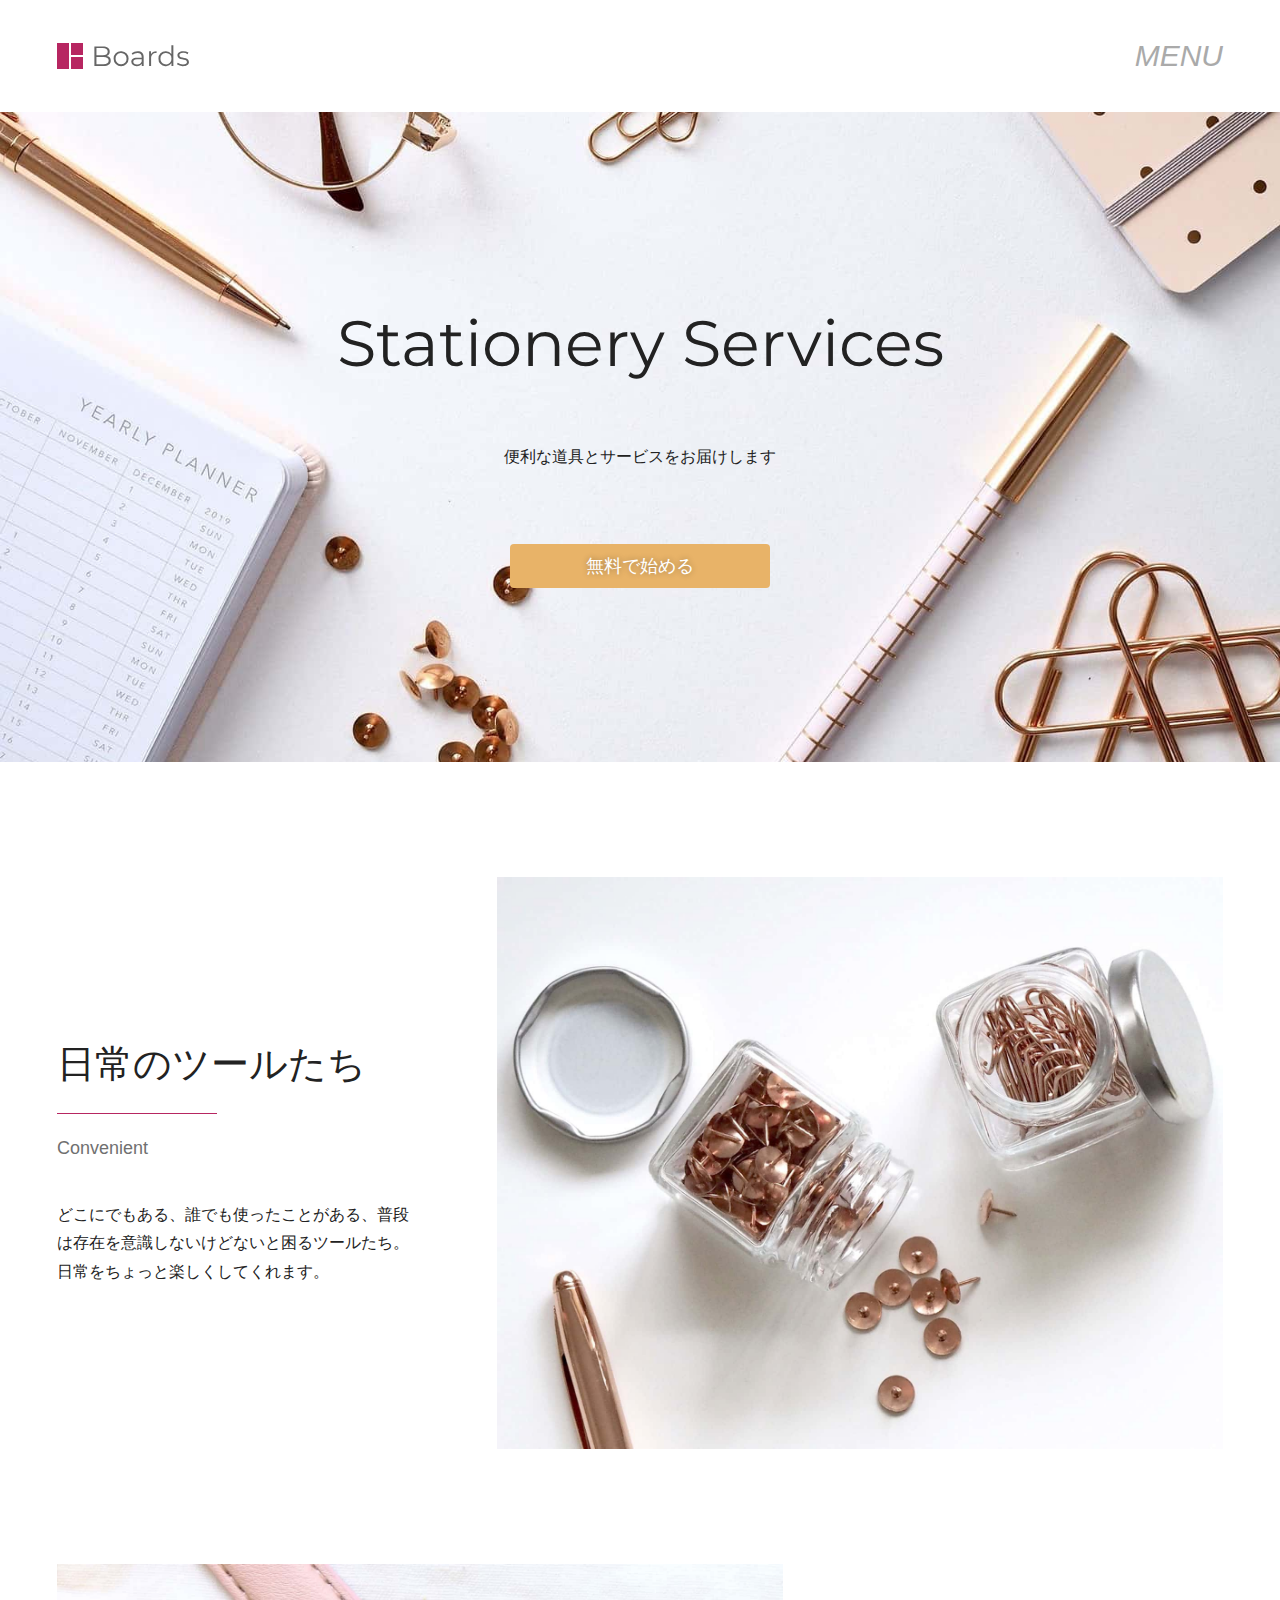
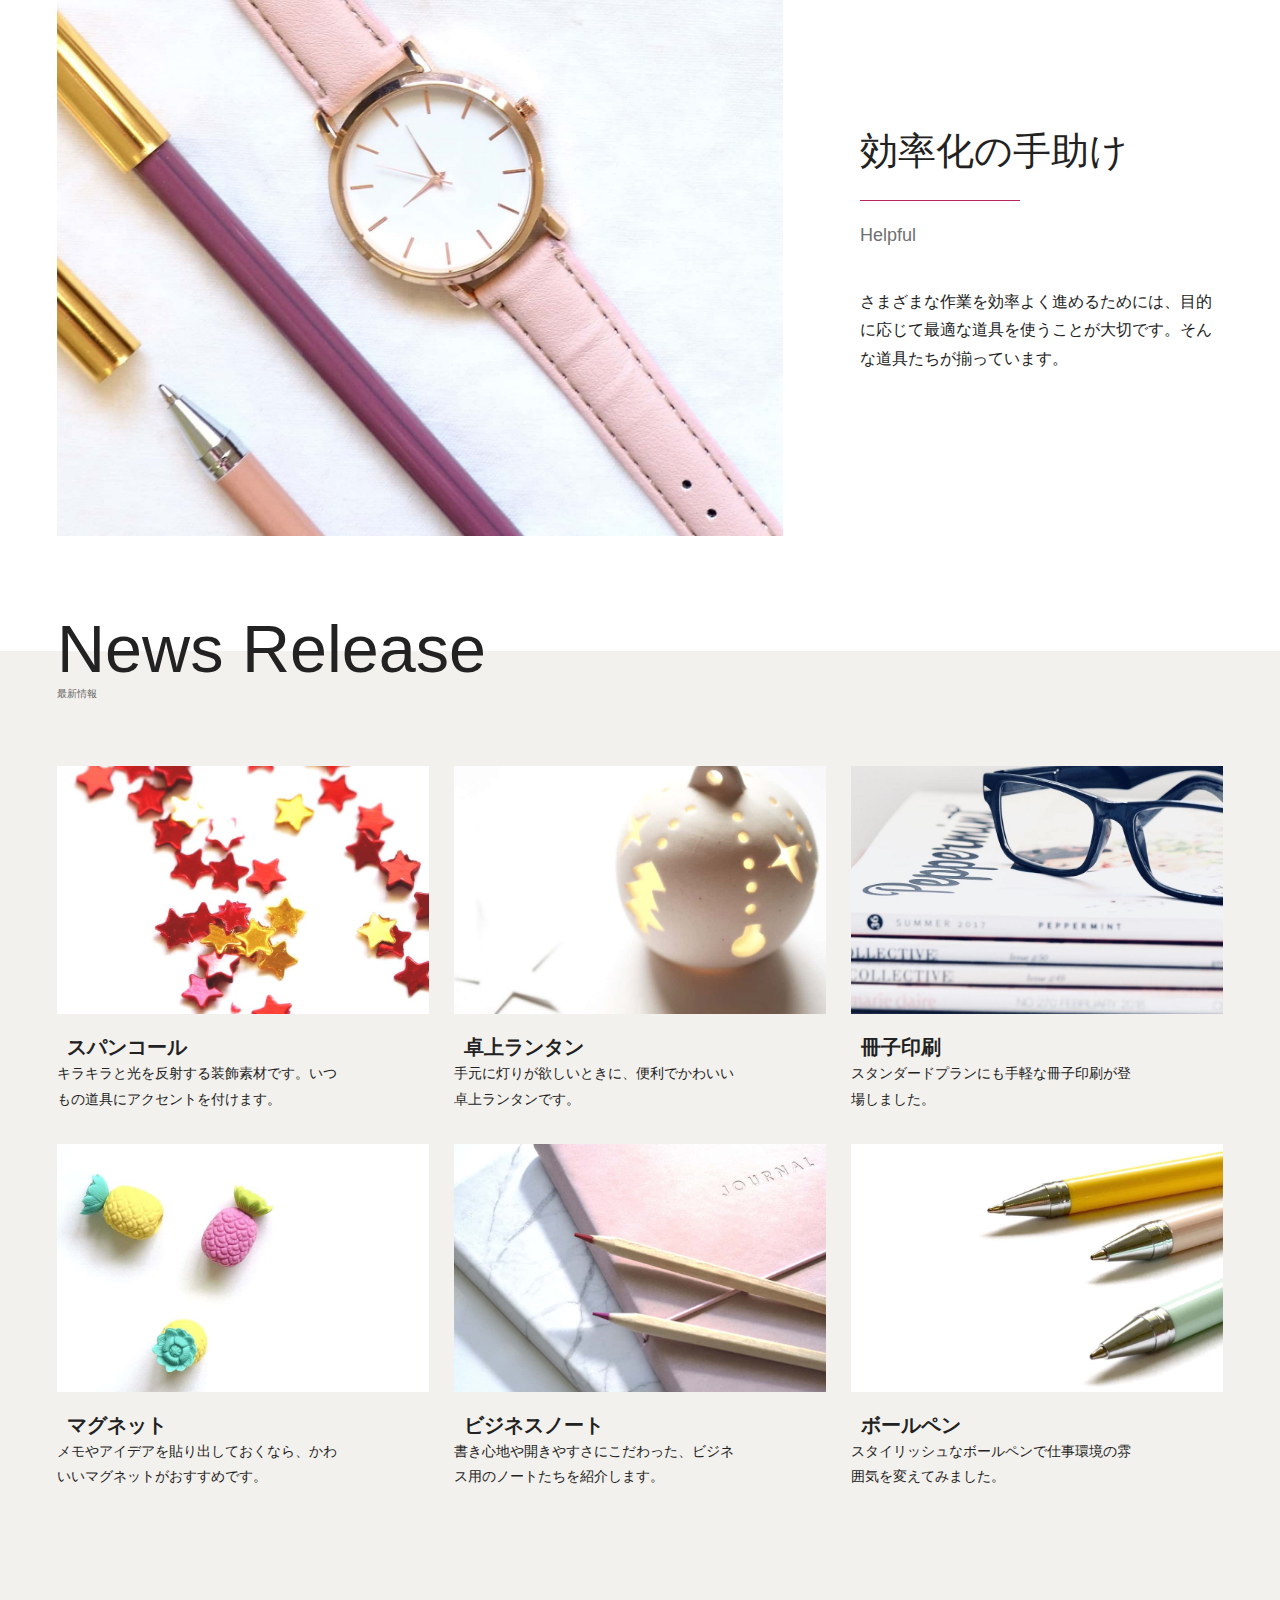
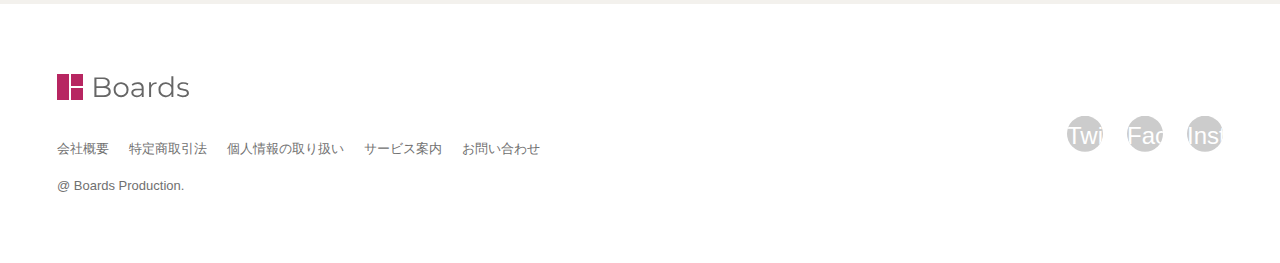
==== index.html @ 5073753a ":construction: Chapter5 complated" ====
<!DOCTYPE html>
<html lang="ja">

<head>
  <meta charset="UTF-8" />
  <meta name="viewport" content="width=device-width, initial-scale=1.0" />
  <title>Boards</title>
  <link rel="preconnect" href="https://fonts.gstatic.com" />
  <link href="https://fonts.googleapis.com/css2?family=Montserrat:wght@300;400&display=sw
ap" rel="stylesheet" />

  <link href="https://use.fontawesome.com/releases/v5.15.3/css/all.css" integrity="sha384-SZXxX4whJ79/gErwcOYf+zWLeJdY/qpuqC4cAa9rOGUstPomtqpuNWT9wdPEn2fk" crossorigin="anonymous" rel="stylesheet" />
  <link rel="stylesheet" href="style.css" />
</head>

<body>
  <header class="header">
    <div class="header-container w-container">
      <div class="site">
        <a href="index.html">
          <img src="img/logo.svg" alt="Boards" width="135" height="26" />
        </a>
      </div>

      <button class="navbtn">
        <i class="fas fa-bars">
          <span class="sr-only">MENU</span>
        </i>
      </button>
    </div>
  </header>

  <section class="hero">
    <div class="hero-container w-container">
      <h1>Stationery Services</h1>
      <p>便利な道具とサービスをお届けします</p>
      <a href="#" class="btn">無料で始める</a>
    </div>
  </section>

  <section class="imgtext">
    <div class="imgtext-container w-container">
      <div class="text">
        <h2 class="heading-decoration">日常のツールたち</h2>
        <p>Convenient</p>
        <p>
          どこにでもある、誰でも使ったことがある、普段は存在を意識しないけどないと困るツールたち。日常をちょっと楽しくしてくれます。
        </p>
      </div>
      <figure class="img">
        <img src="img/tool.jpg" alt="" width="1600" height="1260" />
      </figure>
    </div>
  </section>

  <section class="imgtext">
    <div class="imgtext-container reverse w-container">
      <div class="text">
        <h2 class="heading-decoration">効率化の手助け</h2>
        <p>Helpful</p>
        <p>
          さまざまな作業を効率よく進めるためには、目的に応じて最適な道具を使うことが大切です。そんな道具たちが揃っています。
        </p>
      </div>
      <figure class="img">
        <img src="img/helpful.jpg" alt="" width="1600" height="1260" />
      </figure>
    </div>
  </section>

  <section class="posts">
    <div class="w-container">
      <h2 class="heading">News Release <span>最新情報</span></h2>

      <div class="posts-container">
        <article class="post">
          <a href="#">
            <figure>
              <img src="img/news01.jpg" alt="" width="1000" height="750" />
            </figure>
            <h3>スパンコール</h3>
            <p>キラキラと光を反射する装飾素材です。いつもの道具にアクセントを付けます。</p>
          </a>
        </article>

        <article class="post">
          <a href="#">
            <figure>
              <img src="img/news02.jpg" alt="" width="1000" height="750" />
            </figure>
            <h3>卓上ランタン</h3>
            <p>手元に灯りが欲しいときに、便利でかわいい卓上ランタンです。</p>
          </a>
        </article>

        <article class="post">
          <a href="#">
            <figure>
              <img src="img/news03.jpg" alt="" width="1000" height="750" />
            </figure>
            <h3>冊子印刷</h3>
            <p>スタンダードプランにも手軽な冊子印刷が登場しました。</p>
          </a>
        </article>

        <article class="post">
          <a href="#">
            <figure>
              <img src="img/news04.jpg" alt="" width="1000" height="750" />
            </figure>
            <h3>マグネット</h3>
            <p>メモやアイデアを貼り出しておくなら、かわいいマグネットがおすすめです。</p>
          </a>
        </article>

        <article class="post">
          <a href="#">
            <figure>
              <img src="img/news05.jpg" alt="" width="1000" height="750" />
            </figure>
            <h3>ビジネスノート</h3>
            <p>書き心地や開きやすさにこだわった、ビジネス用のノートたちを紹介します。</p>
          </a>
        </article>

        <article class="post">
          <a href="#">
            <figure>
              <img src="img/news06.jpg" alt="" width="1000" height="750" />
            </figure>
            <h3>ボールペン</h3>
            <p>スタイリッシュなボールペンで仕事環境の雰囲気を変えてみました。</p>
          </a>
        </article>
      </div>
    </div>
  </section>

  <footer class="footer">
    <div class="footer-container w-container">
      <div class="footer-site">
        <a href="index.html">
          <img src="img/logo.svg" alt="Boards" width="135" height="26">
        </a>
      </div>

      <ul class="footer-sns">
        <li>
          <a href="#">
            <i class="fab fa-twitter"></i>
            <span class="sr-only">Twitter</span>
          </a>
        </li>
        <li>
          <a href="#">
            <i class="fab fa-facebook-f"></i>
            <span class="sr-only">Facebook</span>
          </a>
        </li>
        <li>
          <a href="#">
            <i class="fab fa-instagram"></i>
            <span class="sr-only">Instagram</span>
          </a>
        </li>
      </ul>

      <ul class="footer-menu">
        <li><a href="#">会社概要</a></li>
        <li><a href="#">特定商取引法</a></li>
        <li><a href="#">個人情報の取り扱い</a></li>
        <li><a href="content.html">サービス案内</a></li>
        <li><a href="#">お問い合わせ</a></li>
      </ul>

      <div class="footer-copy">
        @ Boards Production.
      </div>
    </div>
  </footer>

</body>

</html>
---- style.css ----
@charset "UTF-8";

/* 基本 */
:root {
  --v-space: clamp(90px, 9vw, 120px);
}
body {
  margin: 0;
  background-color: #eeeeee;
  color: #222222;
  font-family: sans-serif;
}

h1,
h2,
h3,
h4,
h5,
h6,
p,
figure,
ul {
  margin: 0;
  padding: 0;
  list-style: none;
}

p {
  line-height: 1.8;
}

a {
  color: inherit;
  text-decoration: none;
}

a:hover {
  filter: brightness(90%) contrast(120%);
}

img {
  display: block;
  max-width: 100%;
  height: auto;
}

/* 横幅と左右の余白 */
.w-container {
  width: min(92%, 1166%);
  margin: auto;
}

img {
  display: block;
}

/* ヘッダー */
.header {
  height: 112px;
  background-color: #ffffff;
}

.header-container {
  display: flex;
  justify-content: space-between;
  align-items: center;
  height: 100%;
}

/* ナビゲーションボタン */
.navbtn {
  padding: 0;
  outline: none;
  border: none;
  background: transparent;
  cursor: pointer;
  color: #aaaaaa;
  font-size: 30px;
}

/* ヒーロー */
.hero {
  height: 650px;
  background-image: url(img/hero.jpg);
  background-position: center;
  background-size: cover;
}

.hero-container {
  display: grid;
  justify-items: center;
  align-content: center;
  height: 100%;
}

.hero h1 {
  margin-bottom: 42px;
  font-family: 'Montserrat', sans-serif;
  font-size: clamp(48px, 5vw, 68px);
  min-height: 0vw;
  font-weight: 400;
  line-height: 1.8;
  text-align: center;
}

.hero p {
  margin-bottom: 72px;
}

/* ボタン */
.btn {
  display: block;
  width: 260px;
  padding: 10px;
  box-sizing: border-box;
  border-radius: 4px;
  background-color: #e8b368;
  color: #ffffff;
  font-size: 18px;
  text-align: center;
  text-shadow: 0 0 6px #00000052;
}

/* 画像とテキスト */
.imgtext {
  padding: var(--v-space) 0;
  background-color: #ffffff;
}

.imgtext + .imgtext {
  padding-top: 0;
}

.imgtext-container {
  display: flex;
  flex-direction: column;
  gap: clamp(45px, 6vw, 80px);
}

@media (min-width: 768px) {
  .imgtext-container {
    flex-direction: row;
    align-items: center;
  }

  .imgtext-container.reverse {
    flex-direction: row-reverse;
  }

  .imgtext-container > .text {
    flex: 1;
    min-width: 17em;
  }

  .imgtext-container > .img {
    flex: 2;
  }
}

/* タイトルとサブタイトル（赤色の短い線で装飾） */
.heading-decoration {
  font-size: clamp(30px, 3vw, 40px);
  min-height: 0vw;
  font-weight: 400;
}

.heading-decoration::after {
  display: block;
  content: '';
  width: 160px;
  height: 0;
  border-top: 1px solid #b72661;
  margin-top: 0.6em;
}

.heading-decoration + p {
  margin-top: 1em;
  margin-bottom: 2em;
  color: #707070;
  font-family: 'Montserrat' sans-serif;
  font-size: 18px;
}

/* 横幅と左右の余白 */
.w-container {
  width: min(92%, 1166px);
  margin: auto;
  position: relative;
}

/* 記事一覧 */
.posts {
  padding: var(--v-space) 0;
  background-color: #f3f1ed;
}

.posts-container {
  display: grid;
  grid-template-columns: repeat(2, 1fr);
  gap: 32px 25px;
}

@media (min-width: 768px) {
  .posts-container {
    grid-template-columns: repeat(3, 1fr);
  }
}

/* 記事一覧の記事 */
.post a {
  display: block;
}

.post h3 {
  margin: 1em 0 0 0.5em;
  font-size: clamp(12px, 2vw, 20px);
  min-height: 0vw;
}

.post p {
  max-width: 20em;
  font-size: clamp(10px, 1.6vw, 14px);
  min-height: 0vw;
}

.post img {
  aspect-ratio: 3 / 2;
  object-fit: cover;
  width: 100%;
}

@supports not (aspect-ratio: 3 / 2) {
  .post img {
    height: 180px;
  }
}

/* パーツの見出し */
.heading {
  position: absolute;
  top: calc((var(--v-space) + 0.6em) * -1);
  font-family: 'Montserrat' sans-serif;
  font-size: clamp(40px, 5.2vw, 70px);
  min-height: 0vw;
  font-weight: 300;
}

.heading span {
  display: block;
  color: #666666;
  font-size: 10px;
}

/* フッター */
.footer {
  padding: 70px 0;
  background-color: #ffffff;
  color: #707070;
  font-size: 13px;
}

.footer-container {
  display: grid;
  gap: 50px;
  justify-items: center;
}

@media (min-width: 768px) {
  .footer-container {
    grid-template-columns: auto auto;
    grid-template-rows: auto auto auto;
    gap: 20px;
  }

  .footer-container > .footer-site {
    margin-bottom: 20px;
  }

  .footer-container > *:not(.footer-sns) {
    justify-self: start;
  }

  .footer-container > .footer-sns {
    grid-column: 2;
    grid-row: 1 / 4;
    justify-self: end;
    align-self: center;
  }
}

/* フッター：SNSメニュー */
.footer-sns {
  display: flex;
  gap: 24px;
  font-size: 24px;
}

.footer-sns a {
  display: grid;
  place-items: center;
  width: 36px;
  aspect-ratio: 1 / 1;
  background-color: #cccccc;
  color: #ffffff;
  clip-path: circle(50%);
}

@supports not (aspect-ratio: 1 / 1) {
  .footer-sns a {
    height: 36px;
  }
}

/* フッター：テキストメニュー */
.footer-menu {
  display: flex;
  flex-wrap: wrap;
  justify-content: center;
  gap: 20px;
}
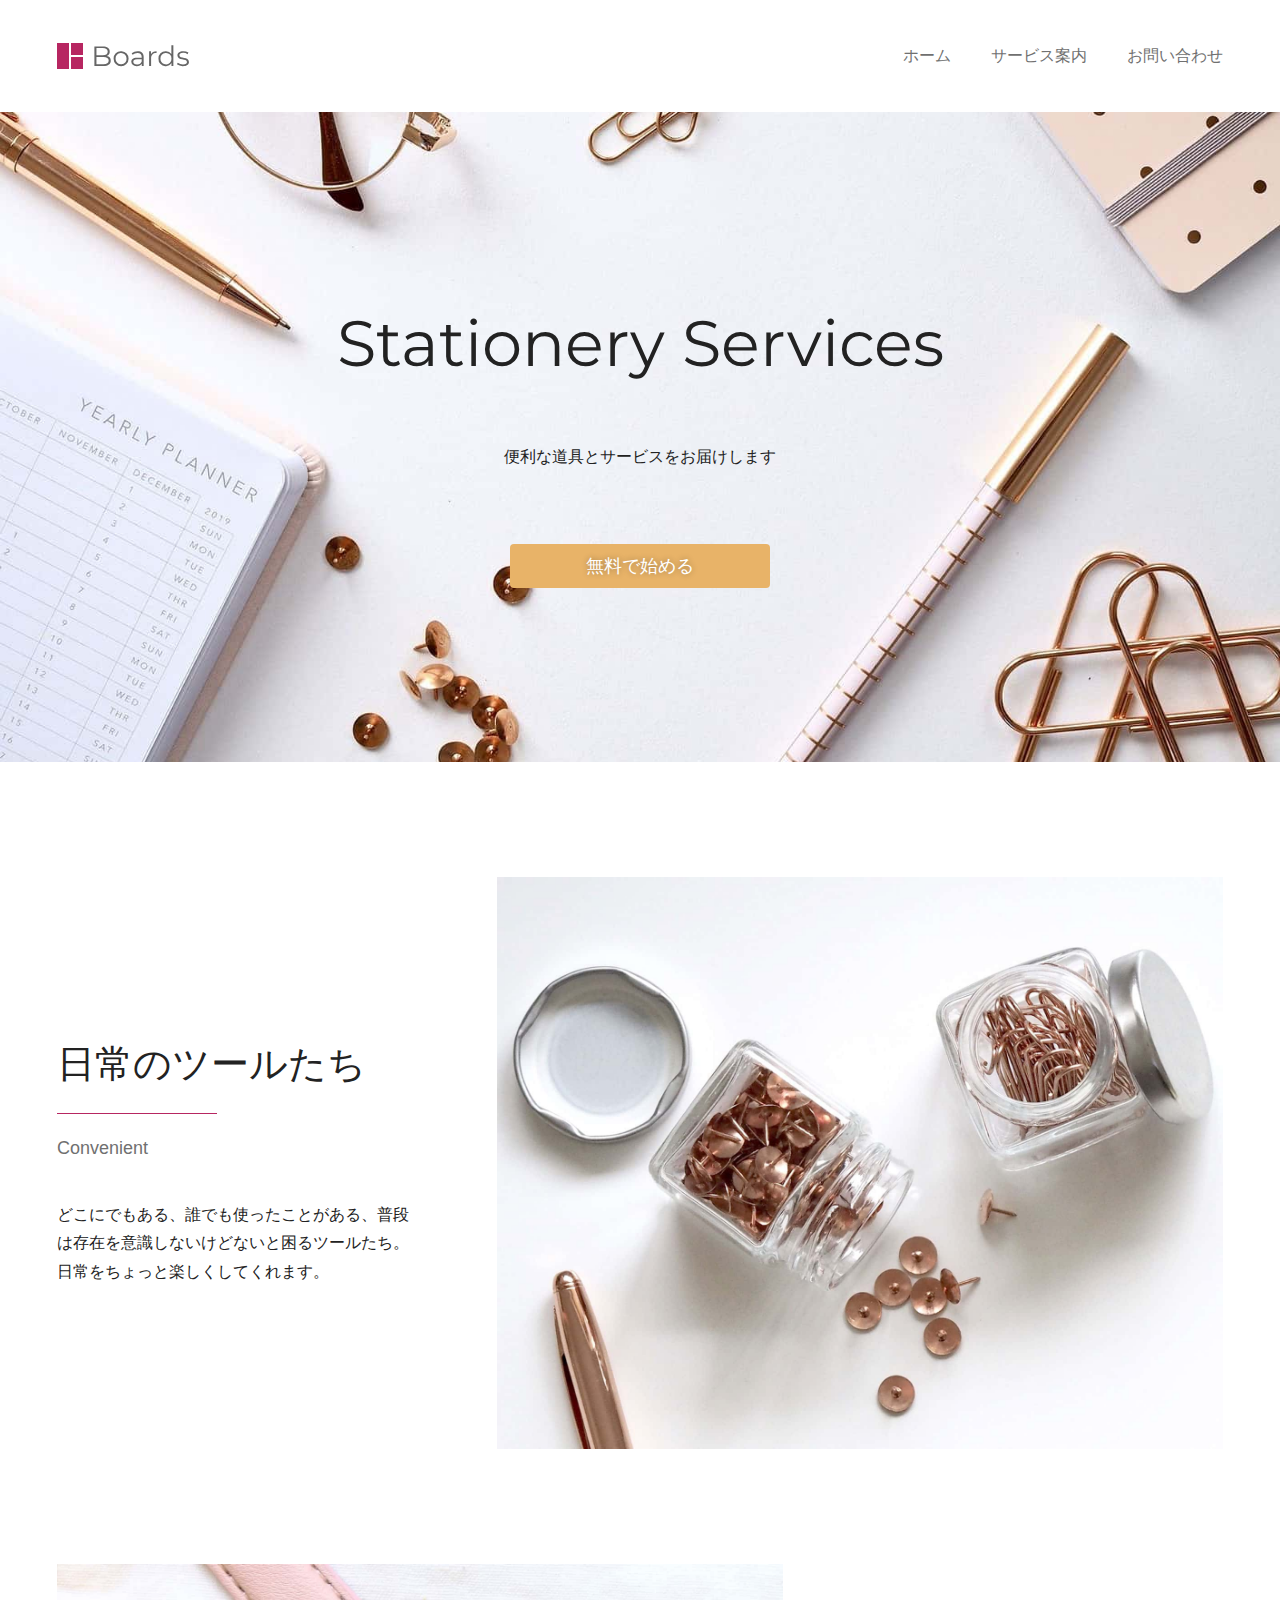
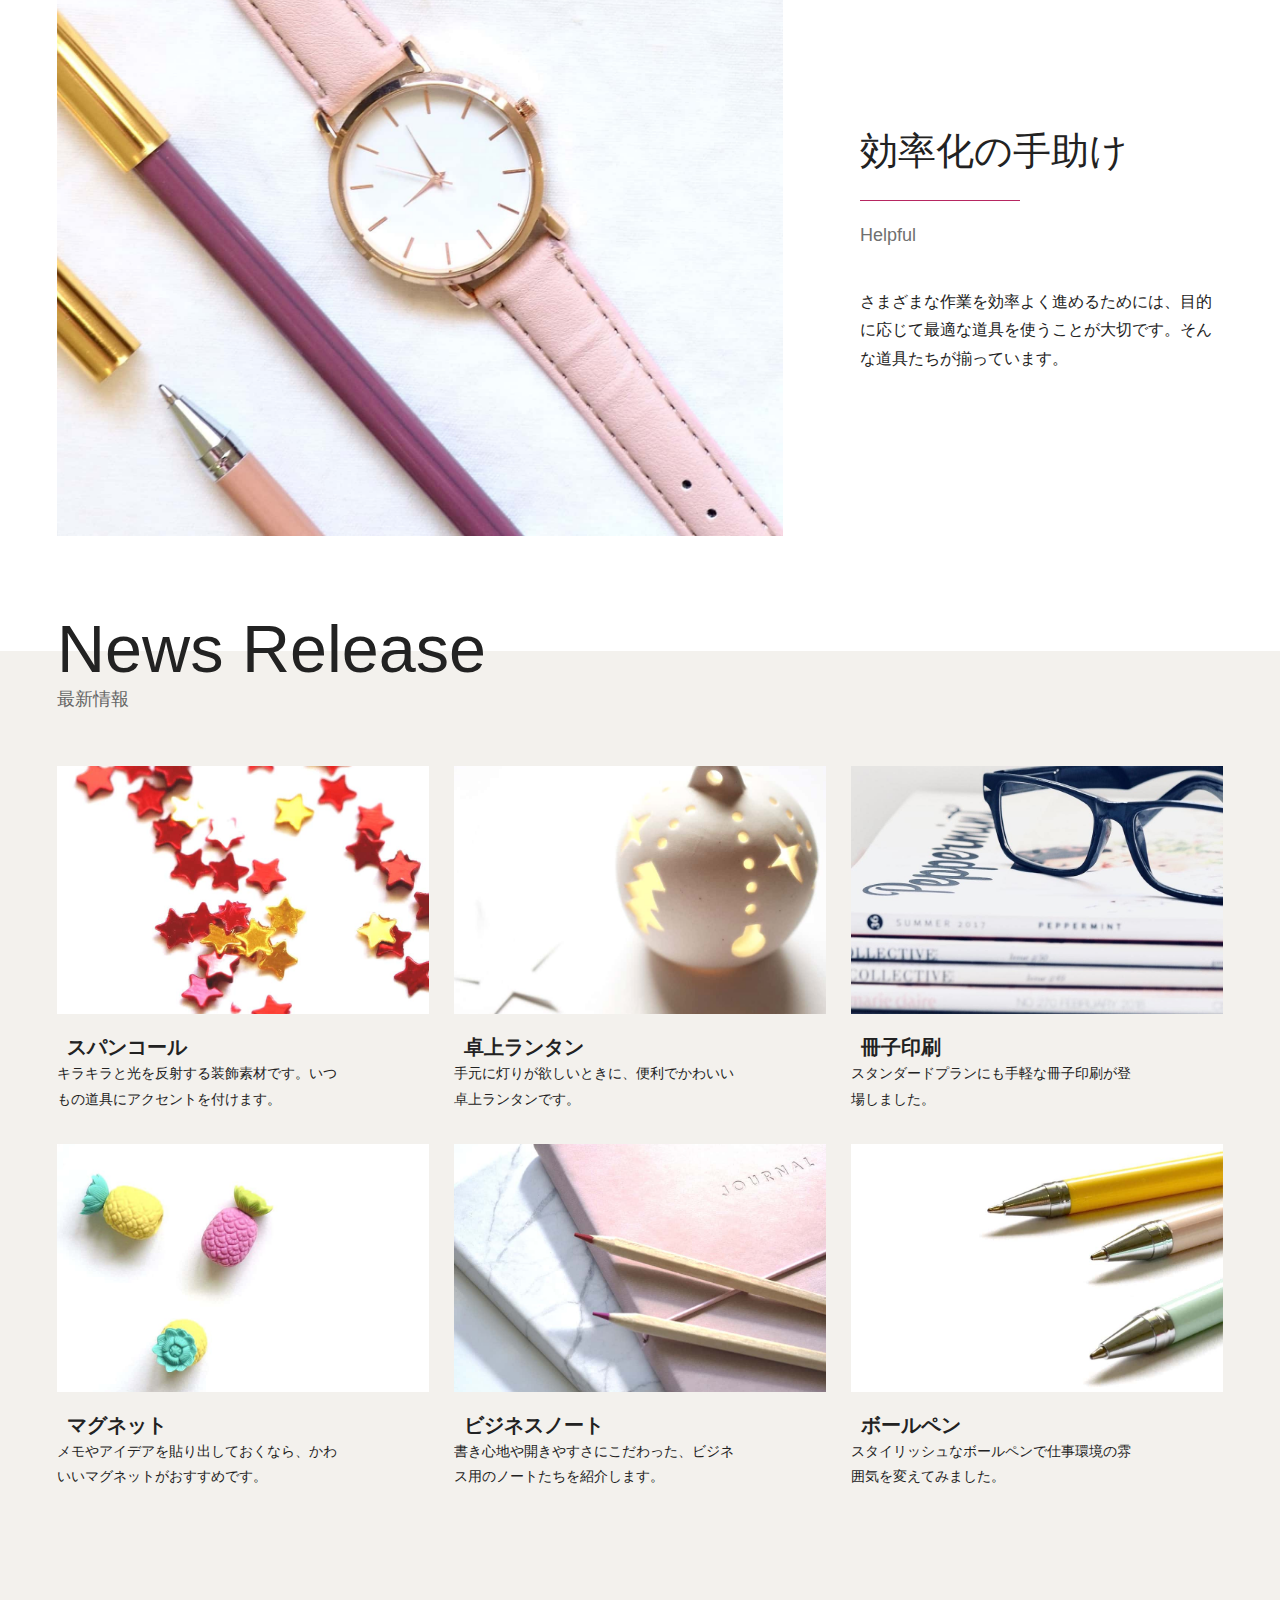
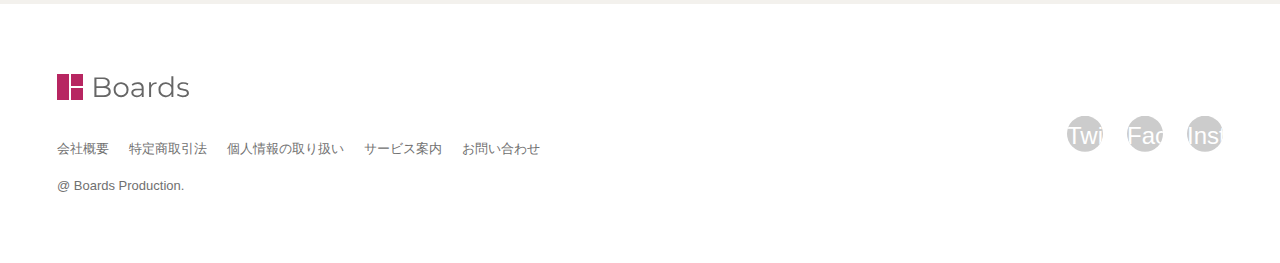
==== commit 648a13aa: ":construction: Chapter8 completed" ====
--- a/index.html
+++ b/index.html
@@ -18,15 +18,23 @@
     <div class="header-container w-container">
       <div class="site">
         <a href="index.html">
-          <img src="img/logo.svg" alt="Boards" width="135" height="26" />
+          <img src="img/logo.svg" alt="Boards" width="135" height="26">
         </a>
       </div>
 
-      <button class="navbtn">
-        <i class="fas fa-bars">
-          <span class="sr-only">MENU</span>
-        </i>
+      <button class="navbtn" onClick="document.querySelector('html').classList.toggle('open')">
+        <i class="fas fa-bars"></i>
+        <i class="fas fa-times"></i>
+        <span class="sr-only">MENU</span>
       </button>
+
+      <nav class="nav">
+        <ul>
+          <li><a href="index.html">ホーム</a></li>
+          <li><a href="content.html">サービス案内</a></li>
+          <li><a href="">お問い合わせ</a></li>
+        </ul>
+      </nav>
     </div>
   </header>
 
--- a/style.css
+++ b/style.css
@@ -78,6 +78,70 @@
   font-size: 30px;
 }
 
+.open .navbtn {
+  z-index: 110;
+  color: #ffffff;
+}
+
+.navbtn .fa-bars {
+  display: revert;
+}
+.open .navbtn .fa-bars {
+  display: none;
+}
+
+.navbtn .fa-times {
+  display: none;
+}
+.open .navbtn .fa-times {
+  display: revert;
+}
+
+@media (min-width: 768px) {
+  .navbtn {
+    display: none;
+  }
+}
+
+/* ナビゲーションメニュー:モバイル */
+@media (max-width: 767px) {
+  .nav {
+    position: fixed;
+    inset: 0 -100% 0 100%;
+    z-index: 100;
+    background-color: #4e483ae6;
+    transition: transform 0.3s;
+  }
+
+  .open .nav {
+    transform: translate(-100%, 0);
+  }
+
+  .open body {
+    position: fixed;
+    overflow: hidden;
+  }
+
+  .nav ul {
+    display: flex;
+    flex-direction: column;
+    justify-content: center;
+    align-items: center;
+    height: 100%;
+    gap: 40px;
+    color: #ffffff;
+  }
+}
+
+/* ナビゲーションメニュー:PC */
+@media (min-width: 768px) {
+  .nav ul {
+    display: flex;
+    gap: 40px;
+    color: #707070;
+  }
+}
+
 /* ヒーロー */
 .hero {
   height: 650px;
@@ -121,6 +185,10 @@
   text-shadow: 0 0 6px #00000052;
 }
 
+.btn-accent {
+  background-color: #b72661;
+}
+
 /* 画像とテキスト */
 .imgtext {
   padding: var(--v-space) 0;
@@ -248,7 +316,7 @@
 .heading span {
   display: block;
   color: #666666;
-  font-size: 10px;
+  font-size: 18px;
 }
 
 /* フッター */
@@ -318,3 +386,95 @@
   justify-content: center;
   gap: 20px;
 }
+
+/*  記事 */
+.entry {
+  padding-bottom: var(--v-space);
+  background-color: #ffffff;
+}
+
+.entry-img img {
+  width: 100%;
+  max-height: 400px;
+  object-fit: cover;
+  margin-bottom: calc(var(--v-space) * 2 / 3);
+}
+
+.entry .w-container {
+  max-width: 720px;
+}
+
+.entry .header-decoration {
+  font-size: clamp(30px, 6.25vw, 48px);
+}
+
+.entry-container {
+  font-size: clamp(16px, 2.4vw, 18px);
+}
+
+.entry-container :where(h1, h2, h3, h4, h5, h6, p, figure, ul) {
+  margin-top: revert;
+  margin-bottom: revert;
+  padding: revert;
+  list-style: revert;
+}
+
+.entry-container p {
+  margin: 1.8em 0;
+}
+
+.entry-container > :first-child {
+  margin-top: 0;
+}
+
+.entry-container > :last-child {
+  margin-bottom: 0;
+}
+
+/* プラン */
+.plans {
+  padding: var(--v-space) 0;
+  background-color: #e9e5e9;
+}
+
+.plans-container {
+  display: grid;
+  gap: 27px;
+}
+
+@media (min-width: 768px) {
+  .plans-container {
+    grid-template-columns: repeat(3, 1fr);
+  }
+}
+
+/* プラン：カード */
+.plan {
+  display: flex;
+  flex-direction: column;
+  padding: 60px 27px;
+  border-radius: 20px;
+  background-color: #ffffff;
+}
+
+.plan h3 {
+  margin-bottom: 38px;
+  font-family: 'Montserrat', sans-serif;
+  font-size: 38px;
+  font-weight: 400;
+}
+
+.plan .desc {
+  margin-bottom: 38px;
+}
+
+.plan .price {
+  margin-top: auto;
+  margin-bottom: 22px;
+  font-size: 26px;
+  font-weight: bold;
+}
+
+.plan .btn {
+  width: auto;
+}
